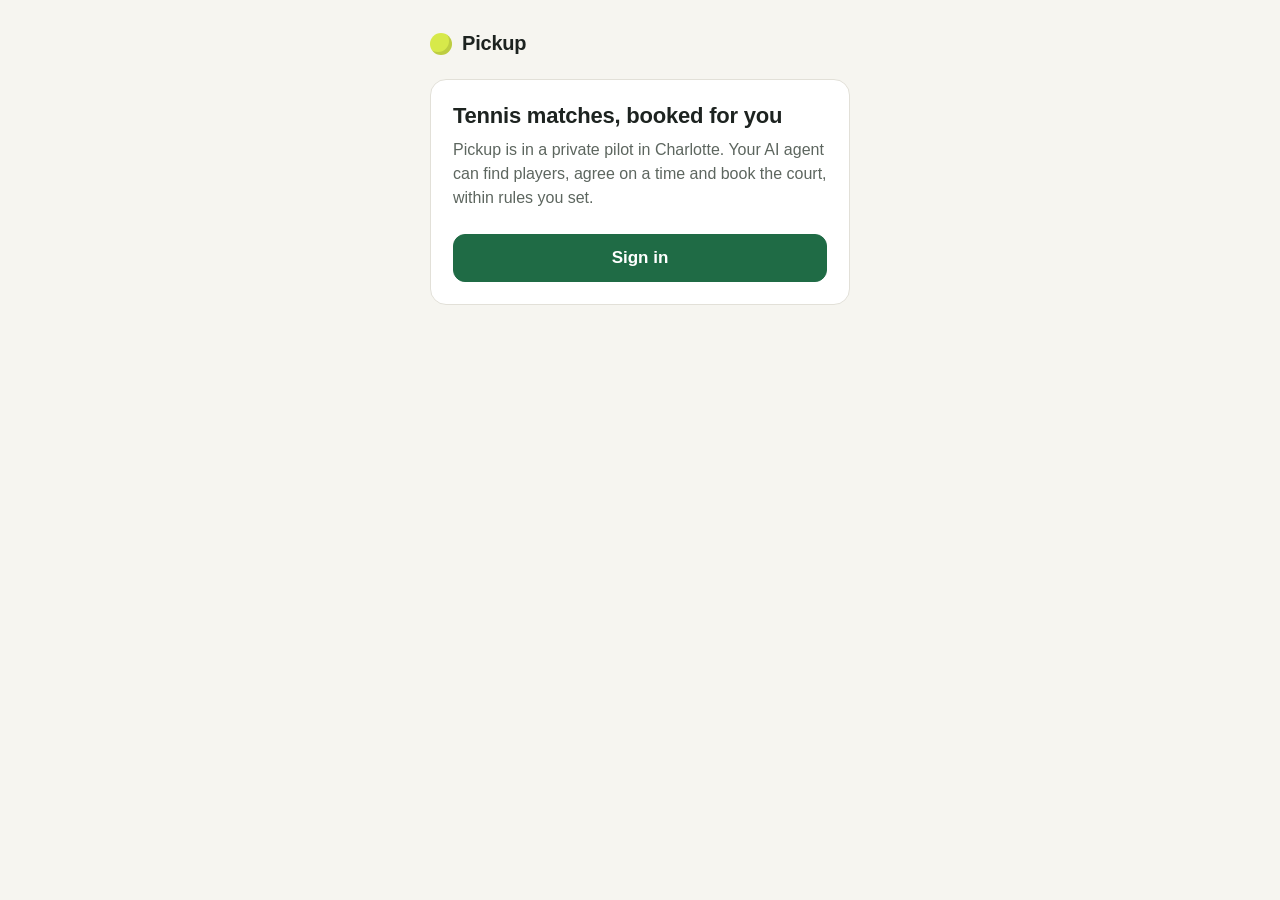
==== docs/index.html @ 97c9f0cf "Web sign-in and OAuth consent pages (GitHub Pages, docs/) Co-Authored-By: Claude Opus 5.5 <noreply@a" ====
<!doctype html>
<html lang="en">
<head>
<meta charset="utf-8">
<meta name="viewport" content="width=device-width, initial-scale=1, viewport-fit=cover">
<title>Pickup</title>
<link rel="stylesheet" href="assets/pickup.css">
</head>
<body>
<main>
  <div class="brand"><span class="ball"></span>Pickup</div>
  <div class="card">
    <h1>Tennis matches, booked for you</h1>
    <p>Pickup is in a private pilot in Charlotte. Your AI agent can find players, agree on a time and book the court, within rules you set.</p>
    <a href="signin/"><button class="primary">Sign in</button></a>
  </div>
</main>
</body>
</html>
---- docs/assets/pickup.css ----
:root {
  --bg: #f6f5f0; --card: #ffffff; --ink: #1d2320; --muted: #5d665f; --line: #e2e0d8;
  --accent: #1f6b45; --accent-ink: #ffffff; --warn: #9a4b12; --ok: #1f6b45;
  font-family: -apple-system, BlinkMacSystemFont, "SF Pro Text", "Segoe UI", Roboto, sans-serif;
}
@media (prefers-color-scheme: dark) {
  :root { --bg: #121512; --card: #1b1f1c; --ink: #eef0ec; --muted: #a2aba4; --line: #2c322e; --accent: #4fbf86; --accent-ink: #0d1a12; --warn: #f0a36b; }
}
* { box-sizing: border-box; }
html, body { margin: 0; background: var(--bg); color: var(--ink); }
body { min-height: 100dvh; display: grid; place-items: start center; padding: max(24px, env(safe-area-inset-top)) 16px 32px; }
main { width: 100%; max-width: 420px; }
.brand { display: flex; align-items: center; gap: 10px; font-weight: 700; font-size: 20px; letter-spacing: -0.01em; margin: 8px 0 24px; }
.ball { width: 22px; height: 22px; border-radius: 50%; background: #d7e94a; box-shadow: inset -3px -3px 0 rgba(0,0,0,.12); }
.card { background: var(--card); border: 1px solid var(--line); border-radius: 16px; padding: 22px; }
h1 { font-size: 22px; line-height: 1.25; margin: 0 0 8px; letter-spacing: -0.01em; }
p { color: var(--muted); line-height: 1.5; margin: 0 0 14px; }
ul { margin: 0 0 16px; padding-left: 20px; line-height: 1.55; }
li { margin: 4px 0; }
.can li::marker { content: "✓  "; color: var(--ok); }
.cannot li::marker { content: "✕  "; color: var(--warn); }
label { display: block; font-size: 14px; font-weight: 600; margin: 0 0 6px; }
input[type=email] { width: 100%; font: inherit; font-size: 17px; padding: 12px 14px; border-radius: 12px; border: 1px solid var(--line); background: var(--bg); color: var(--ink); }
button { width: 100%; font: inherit; font-size: 17px; font-weight: 600; padding: 13px 16px; border-radius: 12px; border: 1px solid var(--line); background: var(--card); color: var(--ink); cursor: pointer; margin-top: 10px; }
button.primary { background: var(--accent); color: var(--accent-ink); border-color: var(--accent); }
button:disabled { opacity: .6; cursor: default; }
.who { display: flex; align-items: center; gap: 12px; padding: 12px; border: 1px solid var(--line); border-radius: 12px; margin: 14px 0 16px; }
.avatar { width: 40px; height: 40px; border-radius: 10px; background: var(--bg); display: grid; place-items: center; font-weight: 700; }
.small { font-size: 13px; color: var(--muted); }
.msg { margin-top: 14px; font-size: 15px; }
.err { color: var(--warn); }
h2 { font-size: 15px; margin: 16px 0 6px; }
.hidden { display: none; }
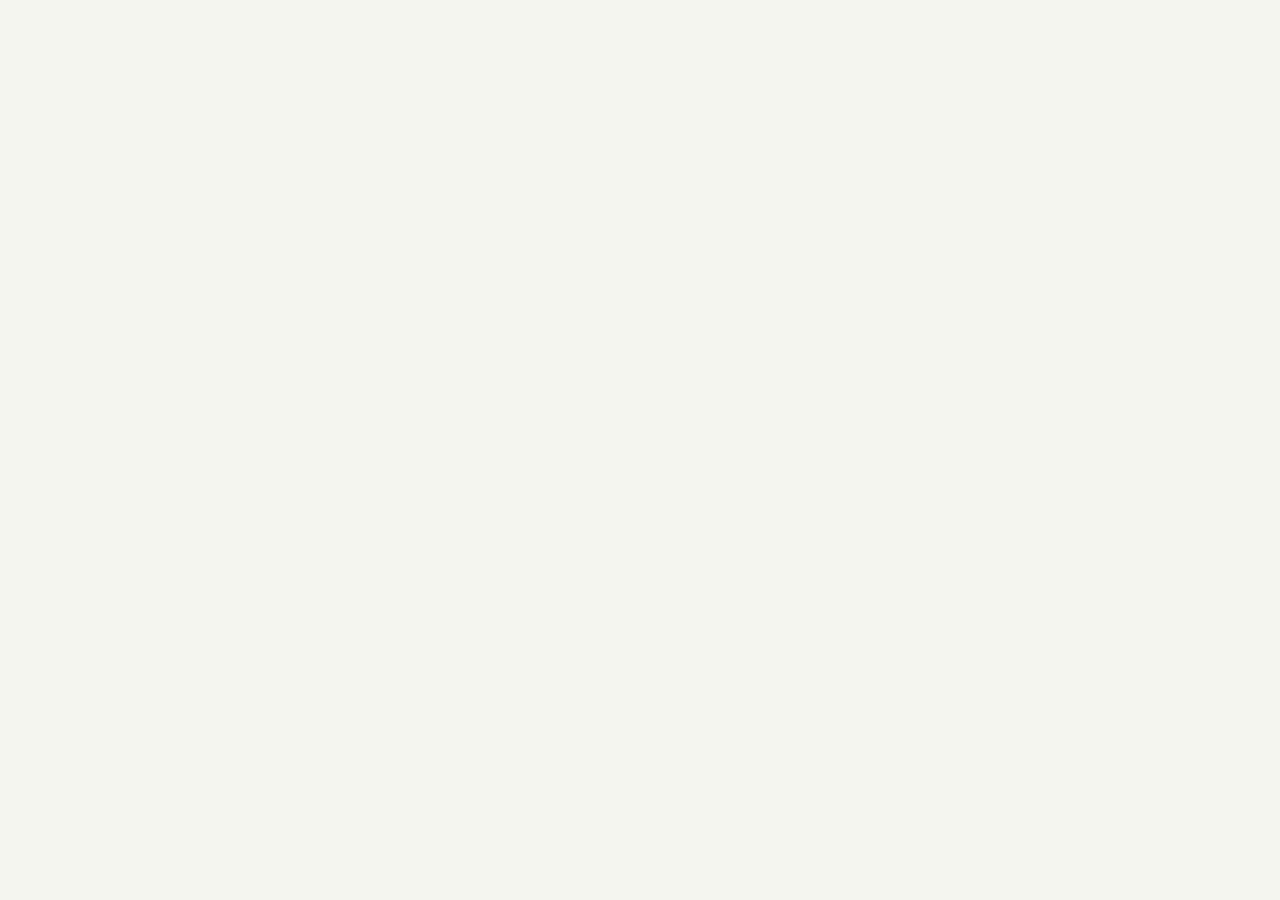
==== commit aa622b73: "iPhone web app: sign-in, setup, Home, Play, Match, Players, You, Agents and rules; push notification" ====
--- a/docs/index.html
+++ b/docs/index.html
@@ -4,16 +4,22 @@
 <meta charset="utf-8">
 <meta name="viewport" content="width=device-width, initial-scale=1, viewport-fit=cover">
 <title>Pickup</title>
-<link rel="stylesheet" href="assets/pickup.css">
+<meta name="description" content="Tennis matches in Charlotte, booked by you or your AI agent.">
+<meta name="theme-color" content="#F4F3EE" media="(prefers-color-scheme: light)">
+<meta name="theme-color" content="#0F1311" media="(prefers-color-scheme: dark)">
+<meta name="apple-mobile-web-app-capable" content="yes">
+<meta name="mobile-web-app-capable" content="yes">
+<meta name="apple-mobile-web-app-status-bar-style" content="default">
+<meta name="apple-mobile-web-app-title" content="Pickup">
+<link rel="manifest" href="manifest.webmanifest">
+<link rel="icon" href="icons/favicon.png">
+<link rel="apple-touch-icon" href="icons/apple-touch-icon.png">
+<link rel="stylesheet" href="app/app.css">
+<script src="https://cdn.jsdelivr.net/npm/@supabase/supabase-js@2.100.0/dist/umd/supabase.js"></script>
 </head>
 <body>
-<main>
-  <div class="brand"><span class="ball"></span>Pickup</div>
-  <div class="card">
-    <h1>Tennis matches, booked for you</h1>
-    <p>Pickup is in a private pilot in Charlotte. Your AI agent can find players, agree on a time and book the court, within rules you set.</p>
-    <a href="signin/"><button class="primary">Sign in</button></a>
-  </div>
-</main>
+<div id="root"></div>
+<noscript>Pickup needs JavaScript.</noscript>
+<script type="module" src="app/main.js"></script>
 </body>
 </html>
--- a/docs/app/app.css
+++ b/docs/app/app.css
@@ -0,0 +1,143 @@
+:root {
+  --bg: #F4F3EE; --card: #FFFFFF; --ink: #16201A; --muted: #5B655E; --faint: #8B9089;
+  --line: #E3E1D9; --line2: #EEECE5; --chip: #F7F6F2; --seg: #E6E4DC;
+  --green: #1E5E3F; --green-ink: #FFFFFF; --green-soft: #E4EFE8; --green-2: #2F7352; --green-text: #1E5E3F;
+  --ball: #D4E84A; --warn: #8A4210; --warn-soft: #FBEBDD; --warn-bg: #FBF4EC; --danger: #A3361F;
+  --tab: #FBFAF7; --scrim: rgba(12, 18, 14, .42); --on-green-muted: #CFE3D6;
+  --font: -apple-system, "SF Pro Text", system-ui, sans-serif;
+  color-scheme: light;
+}
+@media (prefers-color-scheme: dark) {
+  :root {
+    --bg: #0F1311; --card: #1A201C; --ink: #EEF1EC; --muted: #A3ACA5; --faint: #7D867F;
+    --line: #2A322D; --line2: #232A25; --chip: #20271F; --seg: #252C27;
+    --green: #2C7A53; --green-ink: #FFFFFF; --green-soft: #183326; --green-2: #3B8A62; --green-text: #6FD19B;
+    --warn: #F2A86E; --warn-soft: #3A2615; --warn-bg: #2A1F15; --danger: #FF8A73;
+    --tab: #141916; --scrim: rgba(0, 0, 0, .55); --on-green-muted: #CFE3D6;
+    color-scheme: dark;
+  }
+}
+* { box-sizing: border-box; -webkit-tap-highlight-color: transparent; }
+html, body { margin: 0; background: var(--bg); color: var(--ink); font-family: var(--font); -webkit-font-smoothing: antialiased; }
+body { min-height: 100dvh; overscroll-behavior-y: none; }
+button { font: inherit; color: inherit; cursor: pointer; }
+input, select, textarea { font: inherit; color: inherit; }
+a { color: var(--green-text); }
+
+.app { max-width: 520px; margin: 0 auto; min-height: 100dvh; position: relative; }
+.screen { padding: calc(env(safe-area-inset-top) + 20px) 20px calc(env(safe-area-inset-bottom) + 104px); display: flex; flex-direction: column; gap: 22px; }
+.screen.no-tabs { padding-bottom: calc(env(safe-area-inset-bottom) + 32px); }
+.stack { display: flex; flex-direction: column; gap: 10px; }
+.stack-s { display: flex; flex-direction: column; gap: 6px; }
+.row-x { display: flex; align-items: center; gap: 10px; }
+.between { display: flex; justify-content: space-between; align-items: center; gap: 12px; }
+.grow { flex: 1 1 auto; min-width: 0; }
+.center { text-align: center; }
+.hidden { display: none !important; }
+
+.eyebrow { font-size: 13px; font-weight: 600; color: var(--muted); text-transform: uppercase; letter-spacing: .04em; }
+.large-title { margin: 0; font-size: 34px; line-height: 1.1; font-weight: 700; letter-spacing: -.02em; }
+.title2 { margin: 0; font-size: 30px; line-height: 1.15; font-weight: 700; letter-spacing: -.02em; }
+.h2 { margin: 0; font-size: 20px; font-weight: 700; letter-spacing: -.01em; }
+.h3 { margin: 0; font-size: 22px; line-height: 1.3; font-weight: 700; letter-spacing: -.01em; }
+.b { font-size: 16px; font-weight: 600; }
+.sub { font-size: 14px; color: var(--muted); }
+.small { font-size: 13px; color: var(--muted); }
+.p { margin: 0; font-size: 16px; line-height: 1.45; color: var(--muted); }
+
+.card { background: var(--card); border: 1px solid var(--line); border-radius: 16px; padding: 16px; display: flex; flex-direction: column; gap: 12px; }
+.card.flush { padding: 0; gap: 0; overflow: hidden; }
+.list-row { display: flex; align-items: center; gap: 12px; padding: 13px 16px; min-height: 52px; border-bottom: 1px solid var(--line2); background: none; border-left: 0; border-right: 0; border-top: 0; width: 100%; text-align: left; }
+.list-row:last-child { border-bottom: 0; }
+.chev { color: var(--faint); flex-shrink: 0; }
+
+.btn { height: 44px; padding: 0 16px; border-radius: 12px; border: 1px solid var(--line); background: var(--card); font-size: 16px; font-weight: 600; display: inline-flex; align-items: center; justify-content: center; gap: 8px; text-decoration: none; color: var(--ink); }
+.btn.big { height: 52px; border-radius: 14px; font-size: 17px; width: 100%; }
+.btn.primary { background: var(--green); color: var(--green-ink); border-color: var(--green); }
+.btn.dark { background: var(--ink); color: var(--bg); border-color: var(--ink); }
+.btn.danger { color: var(--danger); }
+.btn.ghost { background: transparent; border-color: transparent; color: var(--green-text); }
+.btn.pill { height: 36px; border-radius: 18px; border-color: var(--green-text); color: var(--green-text); padding: 0 16px; font-size: 15px; }
+.btn:disabled { opacity: .55; cursor: default; }
+.btn.grow { flex: 1 1 0; }
+
+.chips { display: flex; gap: 8px; flex-wrap: wrap; }
+.chip { min-height: 40px; padding: 0 14px; border-radius: 20px; border: 1px solid var(--line); background: var(--card); font-size: 15px; font-weight: 500; }
+.chip.on { border: 1.5px solid var(--green-text); background: var(--green-soft); color: var(--green-text); font-weight: 600; }
+.time-grid { display: grid; grid-template-columns: repeat(3, minmax(0, 1fr)); gap: 8px; }
+.tchip { height: 58px; border-radius: 12px; border: 1px solid var(--line); background: var(--card); display: flex; flex-direction: column; align-items: center; justify-content: center; gap: 1px; }
+.tchip .d { font-size: 13px; color: var(--muted); }
+.tchip .t { font-size: 16px; font-weight: 600; }
+.tchip.on { border: 1.5px solid var(--green-text); background: var(--green-soft); color: var(--green-text); }
+.tchip.on .d { color: var(--green-text); }
+
+.seg { display: grid; grid-template-columns: repeat(2, minmax(0, 1fr)); gap: 2px; padding: 2px; background: var(--seg); border-radius: 10px; }
+.seg button { height: 36px; border: 0; border-radius: 8px; background: transparent; font-size: 15px; font-weight: 600; color: var(--muted); }
+.seg button.on { background: var(--card); color: var(--ink); box-shadow: 0 1px 2px rgba(0,0,0,.08); }
+
+.badge { min-width: 22px; height: 22px; border-radius: 11px; background: var(--green); color: var(--green-ink); font-size: 13px; font-weight: 700; display: inline-flex; align-items: center; justify-content: center; padding: 0 6px; }
+.tag-warn { font-size: 12px; font-weight: 700; color: var(--warn); background: var(--warn-soft); border-radius: 6px; padding: 3px 8px; letter-spacing: .02em; }
+.avatar { width: 40px; height: 40px; border-radius: 20px; background: var(--green-soft); color: var(--green-text); font-weight: 700; display: flex; align-items: center; justify-content: center; flex-shrink: 0; font-size: 15px; }
+.avatar.lg { width: 56px; height: 56px; border-radius: 28px; font-size: 18px; }
+.avatar.sq { border-radius: 10px; background: var(--chip); color: var(--ink); border: 1px solid var(--line); }
+
+.slot { display: flex; align-items: center; gap: 10px; padding: 10px 12px; border-radius: 12px; border: 1px solid var(--line); background: none; width: 100%; text-align: left; font-size: 15px; }
+.slot.on { background: var(--bg); border-color: transparent; }
+.radio { width: 18px; height: 18px; border-radius: 9px; border: 1.5px solid var(--faint); flex-shrink: 0; }
+.slot.on .radio { border: 6px solid var(--green-text); }
+
+.next { background: var(--green); border-radius: 16px; padding: 16px; display: flex; flex-direction: column; gap: 12px; color: #fff; text-decoration: none; }
+.next .k { font-size: 13px; font-weight: 600; color: var(--on-green-muted); text-transform: uppercase; letter-spacing: .04em; }
+.next .t { font-size: 24px; font-weight: 700; letter-spacing: -.01em; }
+.next .c { font-size: 15px; color: #E4EFE8; }
+.next .foot { display: flex; align-items: center; gap: 10px; padding-top: 12px; border-top: 1px solid var(--green-2); }
+.ball { width: 14px; height: 14px; border-radius: 7px; background: var(--ball); flex-shrink: 0; }
+
+.empty { border: 1px dashed var(--line); border-radius: 16px; padding: 18px; text-align: center; color: var(--muted); font-size: 15px; line-height: 1.4; }
+
+.tabbar { position: fixed; left: 0; right: 0; bottom: 0; z-index: 20; background: var(--tab); border-top: 1px solid var(--line); padding: 8px 12px calc(env(safe-area-inset-bottom) + 8px); }
+.tabbar .in { max-width: 520px; margin: 0 auto; display: grid; grid-template-columns: repeat(4, minmax(0, 1fr)); }
+.tab { text-decoration: none; display: flex; flex-direction: column; align-items: center; gap: 3px; color: var(--muted); font-size: 11px; font-weight: 600; min-height: 44px; justify-content: center; }
+.tab.on { color: var(--green-text); }
+.tab .plus { width: 30px; height: 30px; border-radius: 15px; background: var(--green); display: flex; align-items: center; justify-content: center; }
+
+.back { display: inline-flex; align-items: center; gap: 4px; text-decoration: none; font-size: 17px; height: 44px; margin: -8px 0 -14px -6px; background: none; border: 0; color: var(--green-text); padding: 0 6px; }
+
+.scrim { position: fixed; inset: 0; background: var(--scrim); z-index: 40; animation: fade .18s ease-out; }
+.sheet { position: fixed; left: 0; right: 0; bottom: 0; z-index: 41; max-width: 520px; margin: 0 auto; background: var(--card); border-radius: 22px 22px 0 0; padding: 10px 20px calc(env(safe-area-inset-bottom) + 24px); display: flex; flex-direction: column; gap: 16px; max-height: 88dvh; overflow-y: auto; animation: up .24s cubic-bezier(.2,.8,.2,1); }
+.grabber { align-self: center; width: 40px; height: 5px; border-radius: 3px; background: var(--line); }
+.why { background: var(--warn-bg); border-radius: 14px; padding: 14px; display: flex; flex-direction: column; gap: 8px; }
+.why .k { font-size: 13px; font-weight: 700; color: var(--warn); text-transform: uppercase; letter-spacing: .04em; }
+.why .r { display: flex; gap: 10px; font-size: 15px; line-height: 1.4; }
+@keyframes up { from { transform: translateY(40px); opacity: .4 } to { transform: none; opacity: 1 } }
+@keyframes fade { from { opacity: 0 } to { opacity: 1 } }
+
+.toast { position: fixed; left: 50%; transform: translateX(-50%); bottom: calc(env(safe-area-inset-bottom) + 96px); z-index: 60; background: var(--ink); color: var(--bg); padding: 12px 16px; border-radius: 14px; font-size: 15px; font-weight: 500; max-width: calc(100vw - 32px); box-shadow: 0 6px 24px rgba(0,0,0,.18); animation: up .2s ease-out; }
+.toast.err { background: var(--danger); color: #fff; }
+
+.field { width: 100%; font-size: 17px; padding: 12px 14px; border-radius: 12px; border: 1px solid var(--line); background: var(--card); }
+.field:focus { outline: 2px solid var(--green-text); outline-offset: 0; }
+label.lbl { font-size: 14px; font-weight: 600; }
+.check { display: flex; gap: 10px; align-items: flex-start; font-size: 15px; line-height: 1.4; }
+.check input { width: 22px; height: 22px; accent-color: var(--green); flex-shrink: 0; margin: 0; }
+
+.progress { display: grid; grid-template-columns: repeat(3, minmax(0, 1fr)); gap: 6px; }
+.progress div { height: 4px; border-radius: 2px; background: var(--line); }
+.progress div.on { background: var(--green); }
+.avail { display: flex; flex-direction: column; gap: 6px; }
+.avail .r { display: grid; grid-template-columns: 52px repeat(3, minmax(0, 1fr)); gap: 6px; align-items: center; }
+.avail .hd { font-size: 12px; font-weight: 600; color: var(--muted); text-align: center; }
+.avail .cell { height: 44px; border-radius: 10px; border: 1px solid var(--line); background: var(--chip); color: var(--faint); font-size: 13px; }
+.avail .cell.on { border-color: var(--green); background: var(--green); color: #fff; font-weight: 600; }
+.level { display: flex; gap: 12px; align-items: flex-start; padding: 14px; border-radius: 14px; border: 1px solid var(--line); background: var(--card); text-align: left; width: 100%; }
+.level .n { font-size: 18px; font-weight: 700; width: 36px; flex-shrink: 0; }
+.level.on { border: 1.5px solid var(--green-text); background: var(--green-soft); }
+
+.bubble { max-width: 78%; border-radius: 16px; padding: 9px 12px; font-size: 15px; line-height: 1.35; white-space: pre-wrap; word-wrap: break-word; }
+.bubble.them { align-self: flex-start; background: var(--chip); border-radius: 16px 16px 16px 4px; }
+.bubble.me { align-self: flex-end; background: var(--green); color: #fff; border-radius: 16px 16px 4px 16px; }
+.dot { width: 8px; height: 8px; border-radius: 4px; background: #2E8A57; flex-shrink: 0; }
+.spinner { width: 22px; height: 22px; border-radius: 11px; border: 2.5px solid var(--line); border-top-color: var(--green-text); animation: spin .8s linear infinite; margin: 40px auto; }
+@keyframes spin { to { transform: rotate(360deg) } }
+.brand { display: flex; align-items: center; gap: 10px; font-weight: 700; font-size: 22px; letter-spacing: -.01em; }
+.brand .ball { width: 24px; height: 24px; border-radius: 12px; }
